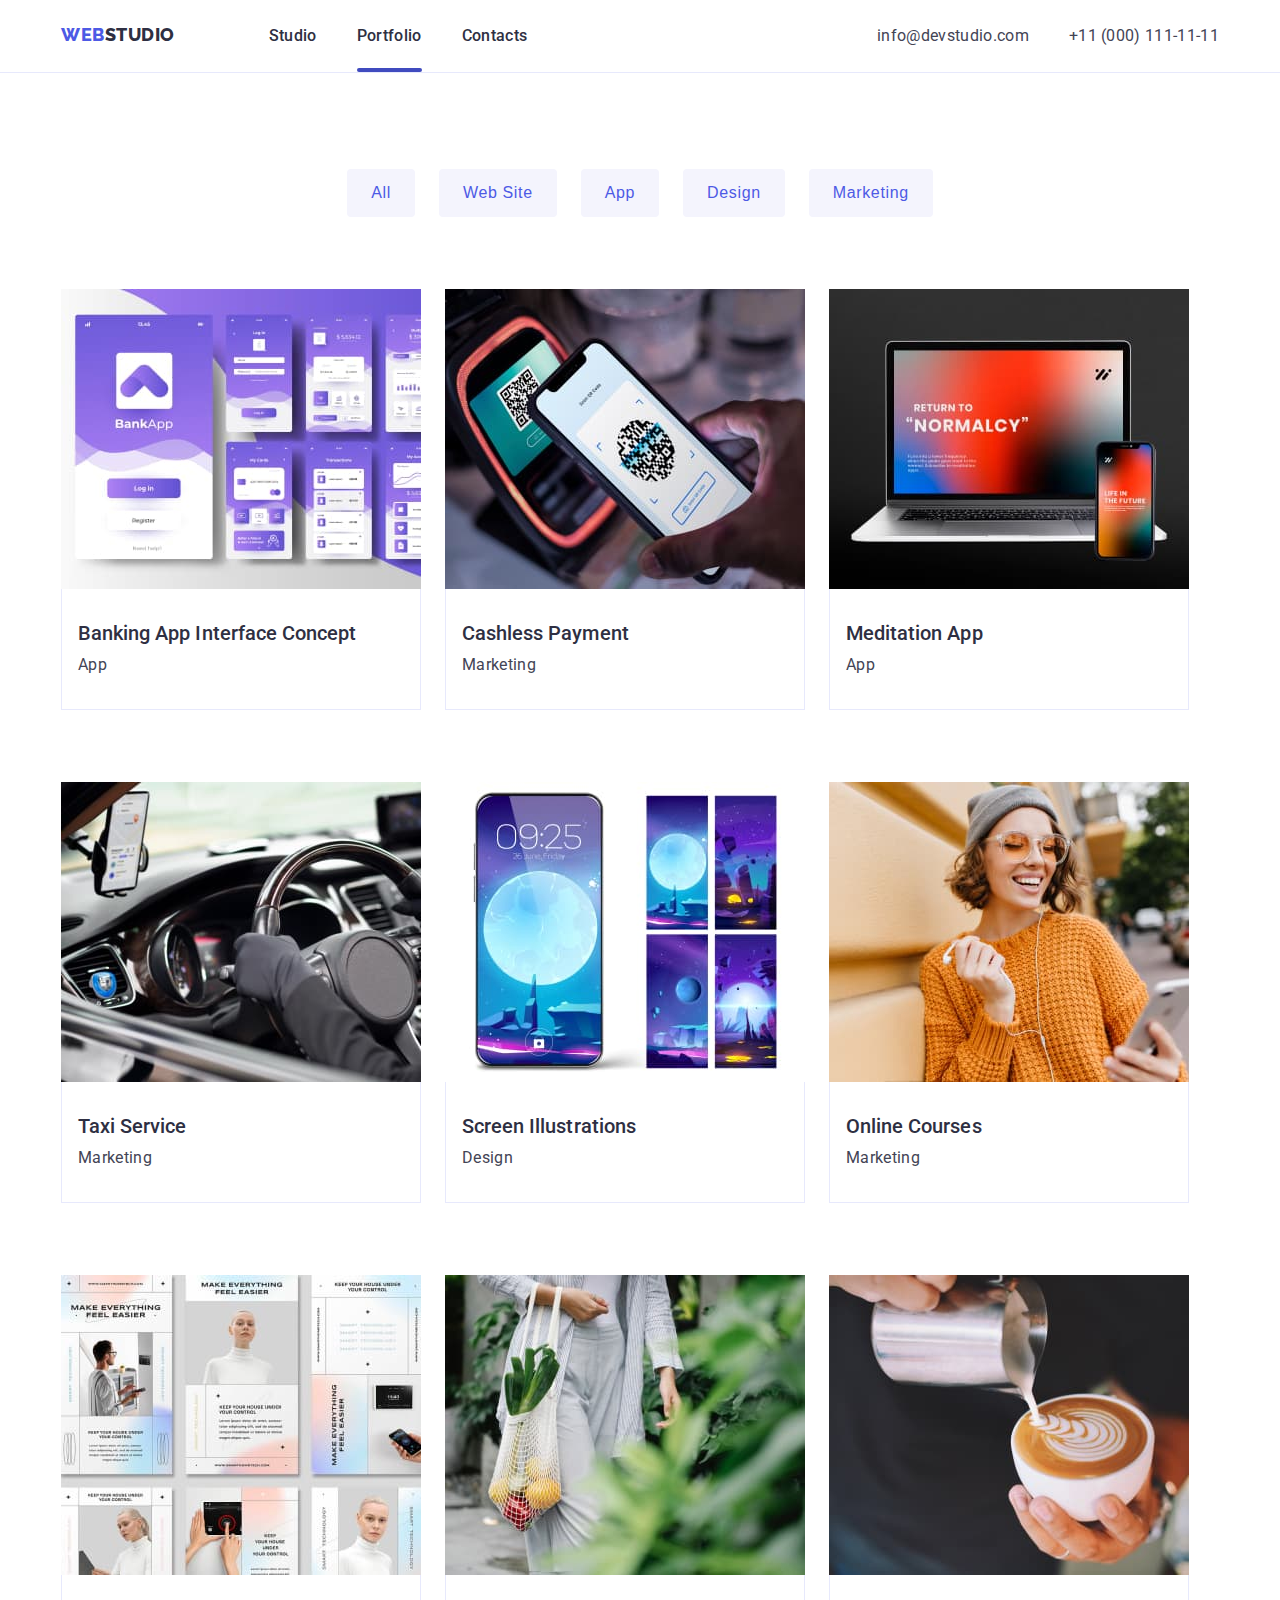
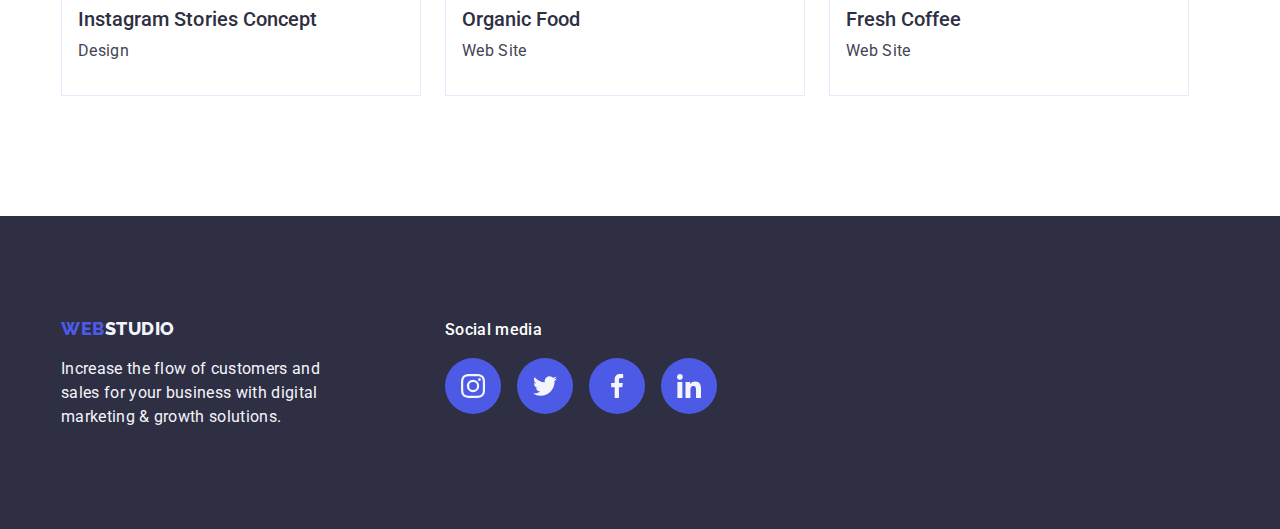
==== portfolio.html @ bbf500c1 "HW5" ====
<!DOCTYPE html>
<html lang="en">
<head>
    <meta charset="UTF-8">
    <meta name="viewport" content="width=device-width, initial-scale=1.0">
    <title>Portfolio</title>

    <link rel="preconnect" href="https://fonts.googleapis.com" />
    <link rel="preconnect" href="https://fonts.gstatic.com" crossorigin />
    <link
        href="https://fonts.googleapis.com/css2?family=Raleway:wght@700&family=Roboto:wght@400;500;700;900&display=swap"
        rel="stylesheet" />
    <link rel="stylesheet" href="https://cdnjs.cloudflare.com/ajax/libs/modern-normalize/2.0.0/modern-normalize.min.css"
        integrity="sha512-4xo8blKMVCiXpTaLzQSLSw3KFOVPWhm/TRtuPVc4WG6kUgjH6J03IBuG7JZPkcWMxJ5huwaBpOpnwYElP/m6wg=="
        crossorigin="anonymous" referrerpolicy="no-referrer" />
    <link rel="stylesheet" href="CSS/styles.css" />
</head>

<body>
    <header>
        <div class="topline container">
            <a class="logo_web" href="index.html"><span>Web</span><span class="logo_studio">Studio</span>
            </a>
            <nav class="menu">
                <ul class="menu-nav list">
                    <li><a href="index.html">Studio</a></li>
                    <li><a class="menu-nav_portfolio" href="portfolio.html">Portfolio</a></li>
                    <li><a href="#">Contacts</a></li>
                </ul>
            </nav>
            <div class="contact">
                <a class="button" href="mailto:info@devstudio.com">info@devstudio.com</a>
                <a class="button call" href="tel:+11(000)1111111">+11 (000) 111-11-11</a>
            </div>
        </div>
    </header>
<main>
    <section class="section">
        <div class="container">
            <ul class="filters list">
                <li><button type="button">All</button></li>
                <li><button type="button">Web Site</button></li>
                <li><button type="button">App</button></li>
                <li><button type="button">Design</button></li>
                <li><button type="button">Marketing</button></li>
            </ul>
        </div>

    <div class="container gallery">
            <ul class="list">
                <li>
                    <figure class="gallery_card" tabindex="0">
                        <div class="overlay-box">
                        <img src="images/portfolio/p-r1-img1.jpg" width="360" height="300" alt="interface of the app">
                        <div class="overlay">
                            <p>14 Stylish and User-Friendly App Design Concepts · Task Manager App · Calorie Tracker App · Exotic Fruit Ecommerce App · Cloud Storage App</p>
                        </div>
                        </div>

                        <figcaption class="gallery_card-content">
                            <h3>Banking App Interface Concept</h3>
                            <p>App</p>
                        </figcaption>
                    </figure>
                </li>
                <li>
                    <figure class="gallery_card" tabindex="0">
                        <div class="overlay-box">
                        <img src="images/portfolio/p-r1-img2.jpg" width="360" height="300" alt="paying-with-your-phone"><div class="overlay">
                            <p>14 Stylish and User-Friendly App Design Concepts · Task Manager App · Calorie Tracker App · Exotic Fruit Ecommerce App · Cloud Storage App</p>
                        </div>
                        </div>

                        <figcaption class="gallery_card-content">
                            <h3>Cashless Payment</h3>
                            <p>Marketing</p>
                        </figcaption>
                    </figure>
                </li>
                <li>
                    <figure class="gallery_card" tabindex="0">
                            <div class="overlay-box">
                                <img src="images/portfolio/p-r1-img3.jpg" width="360" height="300" alt="laptop-and-a-phone">
                                <div class="overlay"><p>14 Stylish and User-Friendly App Design Concepts · Task Manager App · Calorie Tracker App · Exotic Fruit Ecommerce App · Cloud Storage App</p>
                                </div>
                            </div>

                        <figcaption class="gallery_card-content">
                                <h3>Meditation App</h3>
                                <p>App</p>
                        </figcaption>
                    </figure>
                </li>
                <li>
                    <figure class="gallery_card" tabindex="0">
                        <div class="overlay-box">
                            <img src="images/portfolio/p-r2-img1.jpg" width="360" height="300" alt="taxi-driver-using-an-app">
                            <div class="overlay">
                                <p>14 Stylish and User-Friendly App Design Concepts · Task Manager App · Calorie Tracker App · Exotic Fruit Ecommerce App · Cloud Storage App</p>
                            </div>
                        </div>

                        <figcaption class="gallery_card-content">
                            <h3>Taxi Service</h3>
                            <p>Marketing</p>
                        </figcaption>
                    </figure>
                </li>
                <li>
                    <figure class="gallery_card" tabindex="0">
                        <div class="overlay-box">
                            <img src="images/portfolio/p-r2-img2.jpg" width="360" height="300" alt="backgrounds">
                            <div class="overlay">
                                <p>14 Stylish and User-Friendly App Design Concepts · Task Manager App · Calorie Tracker App · Exotic Fruit Ecommerce App · Cloud Storage App</p>
                            </div>
                        </div>

                        <figcaption class="gallery_card-content">
                            <h3>Screen Illustrations</h3>
                            <p>Design</p>
                        </figcaption>
                    </figure>
                </li>
                <li>
                    <figure class="gallery_card" tabindex="0">
                        <div class="overlay-box">
                            <img src="images/portfolio/p-r2-img3.jpg" width="360" height="300" alt="a-girl-studying-from-her-phone">
                            <div class="overlay">
                                <p>14 Stylish and User-Friendly App Design Concepts · Task Manager App · Calorie Tracker App · Exotic Fruit Ecommerce App · Cloud Storage App</p>
                            </div>
                        </div>

                        <figcaption class="gallery_card-content">
                            <h3>Online Courses</h3>
                            <p>Marketing</p>
                        </figcaption>
                    </figure>
                </li>
                <li>
                    <figure class="gallery_card" tabindex="0">
                        <div class="overlay-box">
                            <img src="images/portfolio/p-r3-img1.jpg" width="360" height="300" alt="design-of-versions-of-the-stories">
                            <div class="overlay">
                                <p>14 Stylish and User-Friendly App Design Concepts · Task Manager App · Calorie Tracker App · Exotic Fruit Ecommerce App · Cloud Storage App</p>
                            </div>
                        </div>

                        <figcaption class="gallery_card-content">
                            <h3>Instagram Stories Concept</h3>
                            <p>Design</p>
                        </figcaption>
                    </figure>
                </li>
                <li>
                    <figure class="gallery_card" tabindex="0">
                        <div class="overlay-box">
                            <img src="images/portfolio/p-r3-img2.jpg" width="360" height="300" alt="a-woman-with-organic-purchase">
                            <div class="overlay">
                                <p>14 Stylish and User-Friendly App Design Concepts · Task Manager App · Calorie Tracker App · Exotic Fruit Ecommerce App · Cloud Storage App</p>
                            </div>
                        </div>

                        <figcaption class="gallery_card-content">
                            <h3>Organic Food</h3>
                            <p>Web Site</p>
                        </figcaption>
                    </figure>
                </li>
                <li>
                    <figure class="gallery_card" tabindex="0">
                        <div class="overlay-box">
                            <img src="images/portfolio/p-r3-img3.jpg" width="360" height="300" alt="barista-pouring-cappucino-art">
                            <div class="overlay">
                                <p>14 Stylish and User-Friendly App Design Concepts · Task Manager App · Calorie Tracker App · Exotic Fruit Ecommerce App · Cloud Storage App</p>
                            </div>
                        </div>

                        <figcaption class="gallery_card-content">
                            <h3>Fresh Coffee</h3>
                            <p>Web Site</p>
                        </figcaption>
                    </figure>
                </li>
            </ul>
    </div>
</section>
</main>
    <footer class="footer">
        <div class="container">
            <div class="motto">
                <a class="logo_web" href="index.html"><span>Web</span><span class="logo_studio">Studio</span></a>
                <p class="footer_text">Increase the flow of customers and sales for your business with digital marketing &
                    growth solutions.</p>
            </div>
            <div class="footer_social_div">
                <p>Social media</p>
                <ul class="footer_social list">
                    <li tabindex="0"><div class="footer_icon_div"><svg class="footer_icon_self"><use href="./images/icons.svg#icon-instagram-2" width="24"></use></svg></div></li>
                    <li tabindex="0"><div class="footer_icon_div"><svg class="footer_icon_self"><use href="./images/icons.svg#icon-twitter-1" width="24"></use></svg></div></li>
                    <li tabindex="0"><div class="footer_icon_div"><svg class="footer_icon_self"><use href="./images/icons.svg#icon-facebook-1" width="24"></use></svg></div></li>
                    <li tabindex="0"><div class="footer_icon_div"><svg class="footer_icon_self"><use href="./images/icons.svg#icon-linkedin-1" width="24"></use></svg></div></li>
                </ul>
            </div>
        </div>
    </footer>
<script src="./js/modal.js"></script>
</body>
</html>
---- CSS/styles.css ----
:root {
  --primary-brand: #4d5ae5;
  --pressed-state: #404bbf;
  --dark: #2e2f42;
  --success: #31d0aa;
  --text: #434455;
  --subtle-text: #8e8f99;
  --accent: #e7e9fc;
  --light: #f4f4fd;
  --modal-overlay: #2e2f4266;
  --hero-background: #2e2f42b2;
  --white-background: #ffffff;
  --modal-background: #fcfcfc;
}

/* MARGIN RESEST --------------------------------------------------------- */
*,
*::before,
*::after {
  margin: 0;
  padding: 0;
}

body {
  font-family: "Roboto", sans-serif;
  color: var(--text);
}

header {
  border-bottom: var(--accent) 1px solid;
}

p {
  font-size: 16px;
  line-height: 1.5;
  letter-spacing: 0.02em;
  color: var(--text);
}

h2 {
  font-size: 36px;
  font-weight: 700;
  line-height: 1.1;
  letter-spacing: 0.03em;
  text-align: center;
  color: var(--dark);
}

h3 {
  font-size: 20px;
  font-weight: 500;
  line-height: 1.2;
  letter-spacing: 0.04px;
  color: var(--dark);
}

/* AUXILIARY CLASSES --------------------------------------------------------- */

.container {
  max-width: 1158px;
  margin: 0 auto;
  padding: 0 15px 0 15px;
}

.section {
  padding-top: 120px;
  padding-bottom: 120px;
}

.hero_section {
  padding-top: 188px;
  padding-bottom: 188px;
}

.list {
  list-style: none;
}

.button {
  display: inline-flex;
  text-decoration: none;
  cursor: pointer;
  font-family: "Roboto";
}

.button:hover,
.button:focus {
  color: var(--pressed-state);
  transition-duration: 250ms, 0s;
  transition-timing-function: cubic-bezier(0.4, 0, 0.2, 1);
}

/* MENU --------------------------------------------------------- */

.topline {
  display: flex;
  align-items: baseline;
  justify-content: space-between;
  padding: 24px 0;
  flex-wrap: nowrap;
}

/* TOPLINE --------------------------------------------------------- */

.logo_web,
.logo_studio {
  text-decoration: none;
  color: var(--primary-brand);
  font-family: "Raleway";
  text-transform: uppercase;
  font-weight: 800;
  font-size: 18px;
  line-height: 1.2;
  letter-spacing: 0.03em;
}

.logo_studio {
  color: var(--dark);
  margin-right: 76px;
}

.menu {
  display: flex;
  align-items: center;
}

.menu-nav {
  display: flex;
  gap: 40px;
  margin-right: 332px;
}

.contact {
  display: flex;
  gap: 40px;
  align-items: center;
}

/* NAVBAR --------------------------------------------------------- */

.contact a {
  font-family: inherit;
  line-height: 1.5;
  letter-spacing: 0.02em;
  color: var(--text);
}

.contact a:is(:hover, :focus) {
  color: var(--pressed-state);
  transition-duration: 250ms, 0s;
  transition-timing-function: cubic-bezier(0.4, 0, 0.2, 1);
}

.menu-nav a {
  text-decoration: none;
  cursor: pointer;
  font-family: inherit;
  font-size: 16px;
  font-style: normal;
  color: var(--dark);
  font-weight: 500;
  line-height: 1.5;
  letter-spacing: 0.02em;

  position: relative;
  display: flex;
  gap: 40px;
  align-items: center;
  justify-content: center;
}

.menu-nav a:is(:hover, :focus) {
  color: var(--pressed-state);
  transition-duration: 250ms, 0s;
  transition-timing-function: cubic-bezier(0.4, 0, 0.2, 1);
}

.menu-nav_studio::after {
  content: "";
  display: block;
  width: 100%;
  height: 4px;
  border-radius: 2px;
  top: 44px;

  position: absolute;
  background-color: var(--pressed-state);
}

.menu-nav_portfolio::after {
  content: "";
  display: block;
  width: 100%;
  height: 4px;
  border-radius: 2px;
  top: 44px;

  position: absolute;
  background-color: var(--pressed-state);
}

/* HERO --------------------------------------------------------- */

.hero {
  background-color: var(--dark);
  background-image: linear-gradient(
      rgba(46, 47, 66, 0.7),
      rgba(46, 47, 66, 0.7)
    ),
    url(../images/people-office\ 1.jpg);
  max-width: 1440px;
}

.hero .container {
  display: flex;
  flex-direction: column;
  align-items: center;
  gap: 48px;
}

.hero h1 {
  text-align: center;
  color: var(--white-background);
  font-size: 56px;
  font-style: normal;
  font-weight: 700;
  line-height: 1.07;
  letter-spacing: 1.12px;

  max-width: 496px;
}

.hero_button {
  text-decoration: none;
  cursor: pointer;
  font-family: "Roboto";
  background-color: var(--primary-brand);
  border: none;

  padding: 16px 32px;
  border-radius: 4px;
  box-shadow: 0px 4px 4px 0px rgba(0, 0, 0, 0.15);

  font-weight: 500;
  font-size: 16px;
  line-height: 1.5;
  letter-spacing: 0.04em;
  color: var(--white-background);
}

.hero_button:hover,
.hero_button:focus {
  background-color: var(--pressed-state);
  box-shadow: 0px 4px 4px 0px rgba(0, 0, 0, 0.15);
  transition-duration: 250ms, 0s;
  transition-timing-function: cubic-bezier(0.4, 0, 0.2, 1);
}

/* VIRTUES --------------------------------------------------------- */

.virtues {
  display: flex;
  gap: 24px;
  align-items: flex-start;
}

.virtues_div {
  display: flex;
  flex-direction: column;
  align-items: flex-start;
  justify-content: center;
  gap: 8px;
}

.virtues_icon {
  width: 264px;
  height: 112px;
  flex-shrink: 0;
  border-radius: 4px;
  background-color: var(--light);
  padding: 24px 100px;
}

.virtues p {
  margin-top: 8px;
  line-height: 1.5;
  letter-spacing: 0.02em;
}

/* WHAT ARE WE DOING --------------------------------------------------------- */

.reduced-margin {
  margin-top: -120px;
}

.section2 {
  display: flex;
  flex-direction: column;
  justify-content: center;
  align-items: center;
  gap: 72px;
}

.about {
  display: flex;
  gap: 24px;
}

/* OUR TEAM --------------------------------------------------------- */

.our-team {
  background-color: var(--light);
}

.our-team_figures {
  display: flex;
  gap: 24px;
  margin-top: 72px;
}

.our-team_card {
  display: flex;
  flex-direction: column;
  align-items: center;
  justify-content: space-between;
  background-color: var(--white-background);
  border-radius: 0px 0px 4px 4px;
  box-shadow: 0px 2px 1px 0px rgba(46, 47, 66, 0.08),
    0px 1px 1px 0px rgba(46, 47, 66, 0.16),
    0px 1px 6px 0px rgba(46, 47, 66, 0.08);
  width: 264px;
  height: 428px;
}

.our-team_card-content {
  display: flex;
  flex-direction: column;
  text-align: center;
  align-items: center;
  justify-content: center;
  gap: 8px;
  padding-top: 32px;
  padding-bottom: 32px;
}

.our-team_social {
  display: flex;
  justify-content: space-between;
  align-items: center;
  gap: 24px;
}

.icon_div {
  display: flex;
  justify-content: center;
  align-items: center;
  background: var(--primary-brand);
  width: 40px;
  height: 40px;
  border-radius: 50%;
  padding: 12px;
  fill: var(--light);
}

.icon_div:is(:hover, :focus) {
  background-color: var(--pressed-state);
  cursor: pointer;
  transition-duration: 250ms, 0s;
  transition-timing-function: cubic-bezier(0.4, 0, 0.2, 1);
}

.icon_self {
  width: 16px;
  height: 16px;
}

/* FOOTER --------------------------------------------------------- */

.footer {
  background-color: var(--dark);
}

.footer .container {
  display: flex;
  padding-top: 101.5px;
  padding-bottom: 100px;
  gap: 120px;
  align-items: flex-start;
}

.footer_text {
  color: var(--light);
  width: 264px;
  height: 72px;
  margin-top: 17.5px;
}

.footer .logo_studio {
  color: var(--light);
}

.footer_social_div {
  display: flex;
  flex-direction: column;
  gap: 16px;
}

.footer_social_div p {
  color: var(--white, #fff);
  font-style: normal;
  font-weight: 500;
}

.footer_social {
  display: flex;
  width: 208px;
  height: auto;
  gap: 16px;
}

.footer_icon_div {
  display: flex;
  justify-content: center;
  align-items: center;
  background: var(--primary-brand);
  width: 40px;
  height: 40px;
  border-radius: 50%;
  padding: 8px 8px 8px 8px;
  fill: var(--light);
}

.footer_icon_div:is(:hover, :focus) {
  background-color: var(--success);
  cursor: pointer;
  transition-duration: 250ms, 0s;
  transition-timing-function: cubic-bezier(0.4, 0, 0.2, 1);
}

.footer_icon_self {
  width: 24px;
  height: 24px;
}

/* CUSTOMERS --------------------------------------------------------- */

.customers_div {
  display: flex;
  justify-content: space-between;
  margin-top: 72px;
  flex-wrap: nowrap;
  gap: 24px;
}

.client_div {
  display: flex;
  justify-content: center;
  width: 168px;
  height: 88px;
  border-radius: 4px;
  border: 1px solid var(--lightslate, #8e8f99);
  padding: 16px 32px;
}

.client_icon {
  align-self: center;
  fill: var(--subtle-text);
}

.client_icon:hover,
.client_icon:focus {
  fill: var(--pressed-state);
  transition-duration: 250ms, 0s;
  transition-timing-function: cubic-bezier(0.4, 0, 0.2, 1);
}

.client_div:hover,
.client_div:focus {
  fill: var(--pressed-state);
  border-color: var(--pressed-state);
  transition-duration: 250ms, 0s;
  transition-timing-function: cubic-bezier(0.4, 0, 0.2, 1);
}

/* PORTFOLIO --------------------------------------------------------- */

.filters {
  margin-top: -24px;
  display: flex;
  justify-content: center;
  gap: 24px;
  padding-bottom: 72px;
}

.filters button {
  background-color: var(--light);
  border: 1px;
  border-color: var(--accent);
  border-radius: 4px;

  color: var(--primary-brand);
  font-size: 16px;
  font-weight: 500;
  line-height: 1.5;
  letter-spacing: 0.04em;

  display: flex;
  padding: 12px 24px;
  justify-content: center;
  align-items: center;
}

.filters button:hover,
.filters button:focus {
  background-color: var(--pressed-state);
  box-shadow: 0px 4px 4px 0px rgba(0, 0, 0, 0.15);
  color: var(--white-background);
  transition-duration: 250ms, 0s;
  transition-timing-function: cubic-bezier(0.4, 0, 0.2, 1);
}

.gallery {
  margin-top: -24px;
  margin-bottom: -24px;
}

.gallery .list {
  display: flex;
  flex-direction: row;
  flex-wrap: wrap;
  gap: 24px;
}

.gallery img {
  display: block;
}

.gallery_card {
  margin-bottom: 24px;
  margin-top: 24px;
}

.gallery_card:is(:hover, :focus) {
  box-shadow: 0px 2px 1px 0px rgba(46, 47, 66, 0.08),
    0px 1px 1px 0px rgba(46, 47, 66, 0.16),
    0px 1px 6px 0px rgba(46, 47, 66, 0.08);
  transition-duration: 250ms, 0s;
  transition-timing-function: cubic-bezier(0.4, 0, 0.2, 1);
}

.gallery_card-content {
  display: flex;
  height: 120px;
  padding: 0px 16px;
  flex-direction: column;
  justify-content: center;
  align-items: flex-start;
  gap: 8px;

  border: 1px solid;
  border-color: var(--accent);
  border-top: none;
  background-color: var(--white-background);
}

.overlay-box {
  position: relative;
  margin: 0 auto;
  overflow: hidden;
}

.overlay {
  position: absolute;
  top: 0;
  left: 0;
  width: 100%;
  height: 100%;
  background: rgba(33, 150, 243, 0.9);
  padding-top: 40px;
  padding-bottom: 164px;
  padding-left: 32px;
  padding-right: 32px;

  transform: translatey(100%);
  transition: transform 250ms ease;
}

.overlay p {
  color: var(--light);
  font-weight: 400;
  font-size: 16px;
  line-height: 1.5;
}

.overlay-box:is(:hover, :focus) .overlay {
  transform: translatex(0);
  transition-duration: 250ms;
  transition-timing-function: cubic-bezier(0.4, 0, 0.2, 1);
}

/* MODAL  CLOSE BUTTON ---------------------------------------------- */

.close-black-18dp {
  width: 8px;
  height: 8px;
}

.close-black-18dp:is(:hover, :focus) {
  width: 8px;
  height: 8px;
}

.modal_close_button {
  display: flex;
  align-items: center;
  justify-content: center;
  border-radius: 50%;
  border-width: 1px;
  border-color: rgba(0, 0, 0, 0.1);
  background-color: var(--accent);
  width: 24px;
  height: 24px;
}

.modal_close_button:is(:hover, :focus) {
  background-color: var(--pressed-state);
  fill: var(--white-background);
  cursor: pointer;
  transition-duration: 250ms, 0s;
  transition-timing-function: cubic-bezier(0.4, 0, 0.2, 1);
}

/* MODAL ---------------------------------------------------------- */

.backdrop {
  position: fixed;
  top: 0;
  left: 0;
  right: 0;
  bottom: 0;
  background-color: rgba(0, 0, 0, 0.2);
  transition: visibility 2s linear, opacity 250ms cubic-bezier(0.4, 0, 0.2, 1);
}

.modal {
  position: absolute;
  top: 50%;
  left: 50%;
  transform: translate(-50%, -50%) scale(1);
  width: 408px;
  height: 584px;
  background: var(--white-background);
  padding: 24px;
  box-shadow: 0px 1px 3px rgba(0, 0, 0, 0.12), 0px 1px 1px rgba(0, 0, 0, 0.14),
    0px 2px 1px rgba(0, 0, 0, 0.2);
  border-radius: 4px;

  display: flex;
  align-items: flex-start;
  justify-content: right;
}

.is-hidden .modal {
  transform: translate(-50%, -50%) scale(0);
}

.is-hidden {
  pointer-events: none;
  visibility: hidden;
  opacity: 0;
  transition-property: visibility, opacity;
}
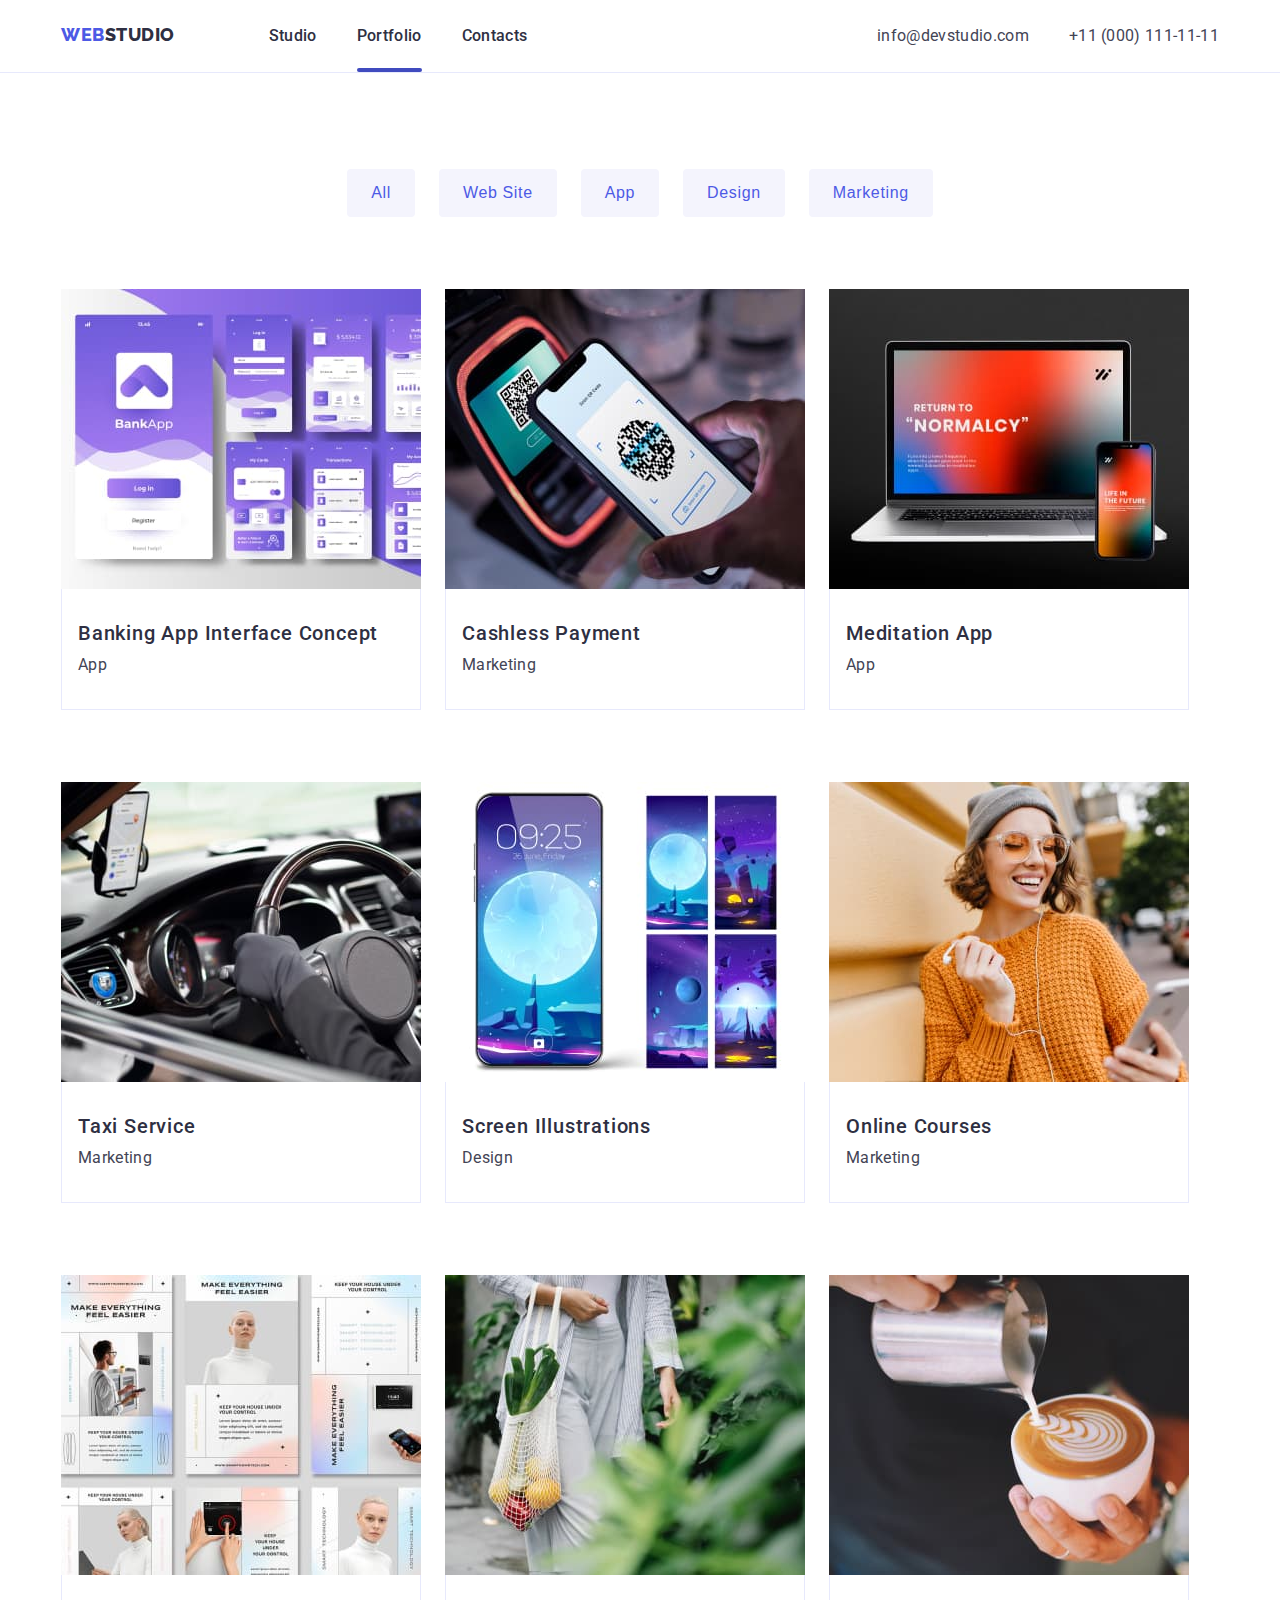
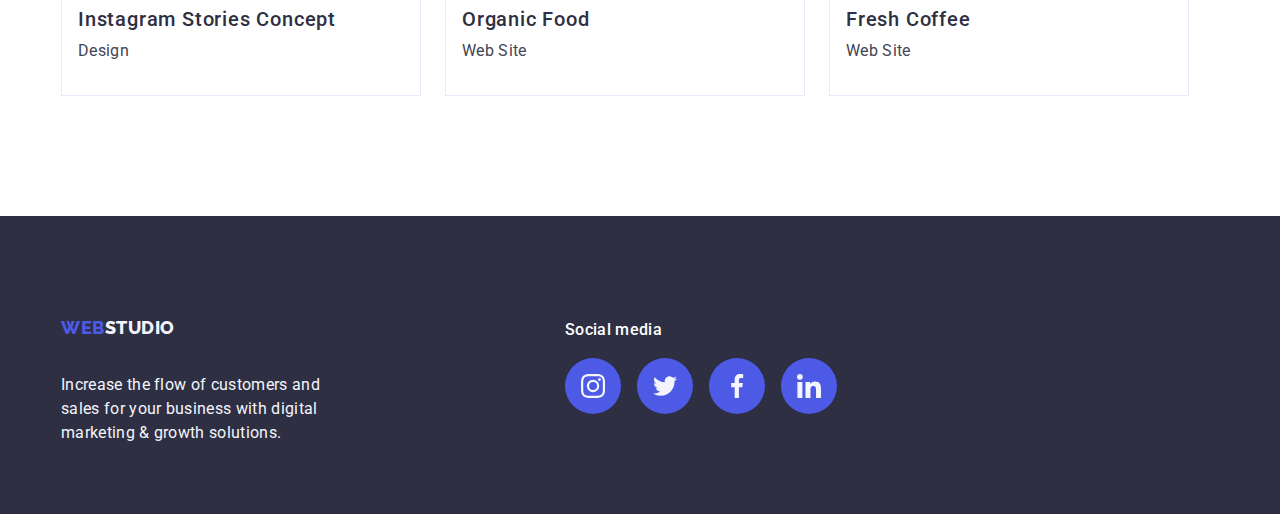
==== commit 5e0f92e9: "details" ====
--- a/portfolio.html
+++ b/portfolio.html
@@ -184,25 +184,42 @@
             </ul>
     </div>
 </section>
+
 </main>
-    <footer class="footer">
-        <div class="container">
-            <div class="motto">
-                <a class="logo_web" href="index.html"><span>Web</span><span class="logo_studio">Studio</span></a>
-                <p class="footer_text">Increase the flow of customers and sales for your business with digital marketing &
-                    growth solutions.</p>
-            </div>
-            <div class="footer_social_div">
-                <p>Social media</p>
-                <ul class="footer_social list">
-                    <li tabindex="0"><div class="footer_icon_div"><svg class="footer_icon_self"><use href="./images/icons.svg#icon-instagram-2" width="24"></use></svg></div></li>
-                    <li tabindex="0"><div class="footer_icon_div"><svg class="footer_icon_self"><use href="./images/icons.svg#icon-twitter-1" width="24"></use></svg></div></li>
-                    <li tabindex="0"><div class="footer_icon_div"><svg class="footer_icon_self"><use href="./images/icons.svg#icon-facebook-1" width="24"></use></svg></div></li>
-                    <li tabindex="0"><div class="footer_icon_div"><svg class="footer_icon_self"><use href="./images/icons.svg#icon-linkedin-1" width="24"></use></svg></div></li>
-                </ul>
-            </div>
-        </div>
-    </footer>
+<footer class="footer">
+    <div class="container">
+        <div class="footer_motto_div">
+            <a class="logo_web" href="index.html"><span>Web</span><span class="logo_studio">Studio</span></a>
+            <p class="footer_text">Increase the flow of customers and sales for your business with digital marketing &
+                growth solutions.</p>
+        </div>
+        <div class="footer_social_div">
+            <p>Social media</p>
+            <ul class="footer_social list">
+                <li tabindex="0">
+                    <div class="footer_icon_div"><svg class="footer_icon_self">
+                            <use href="./images/icons.svg#icon-instagram-2" width="24"></use>
+                        </svg></div>
+                </li>
+                <li tabindex="0">
+                    <div class="footer_icon_div"><svg class="footer_icon_self">
+                            <use href="./images/icons.svg#icon-twitter-1" width="24"></use>
+                        </svg></div>
+                </li>
+                <li tabindex="0">
+                    <div class="footer_icon_div"><svg class="footer_icon_self">
+                            <use href="./images/icons.svg#icon-facebook-1" width="24"></use>
+                        </svg></div>
+                </li>
+                <li tabindex="0">
+                    <div class="footer_icon_div"><svg class="footer_icon_self">
+                            <use href="./images/icons.svg#icon-linkedin-1" width="24"></use>
+                        </svg></div>
+                </li>
+            </ul>
+        </div>
+    </div>
+</footer>
 <script src="./js/modal.js"></script>
 </body>
 </html>--- a/CSS/styles.css
+++ b/CSS/styles.css
@@ -50,7 +50,7 @@
   font-size: 20px;
   font-weight: 500;
   line-height: 1.2;
-  letter-spacing: 0.04px;
+  letter-spacing: 0.04em;
   color: var(--dark);
 }
 
@@ -67,11 +67,6 @@
   padding-bottom: 120px;
 }
 
-.hero_section {
-  padding-top: 188px;
-  padding-bottom: 188px;
-}
-
 .list {
   list-style: none;
 }
@@ -83,8 +78,7 @@
   font-family: "Roboto";
 }
 
-.button:hover,
-.button:focus {
+.button:is(:hover, :focus) {
   color: var(--pressed-state);
   transition-duration: 250ms, 0s;
   transition-timing-function: cubic-bezier(0.4, 0, 0.2, 1);
@@ -108,9 +102,10 @@
   color: var(--primary-brand);
   font-family: "Raleway";
   text-transform: uppercase;
+  font-style: normal;
   font-weight: 800;
   font-size: 18px;
-  line-height: 1.2;
+  line-height: 1.16;
   letter-spacing: 0.03em;
 }
 
@@ -207,7 +202,7 @@
       rgba(46, 47, 66, 0.7),
       rgba(46, 47, 66, 0.7)
     ),
-    url(../images/people-office\ 1.jpg);
+    url(../images/people-office.jpg);
   max-width: 1440px;
 }
 
@@ -215,6 +210,7 @@
   display: flex;
   flex-direction: column;
   align-items: center;
+  justify-content: center;
   gap: 48px;
 }
 
@@ -225,9 +221,10 @@
   font-style: normal;
   font-weight: 700;
   line-height: 1.07;
-  letter-spacing: 1.12px;
-
+  letter-spacing: 0.02em;
   max-width: 496px;
+
+  margin-top: 68px;
 }
 
 .hero_button {
@@ -246,10 +243,11 @@
   line-height: 1.5;
   letter-spacing: 0.04em;
   color: var(--white-background);
-}
-
-.hero_button:hover,
-.hero_button:focus {
+
+  margin-bottom: 68px;
+}
+
+.hero_button:is(:hover, :focus) {
   background-color: var(--pressed-state);
   box-shadow: 0px 4px 4px 0px rgba(0, 0, 0, 0.15);
   transition-duration: 250ms, 0s;
@@ -330,6 +328,7 @@
     0px 1px 6px 0px rgba(46, 47, 66, 0.08);
   width: 264px;
   height: 428px;
+  cursor: pointer;
 }
 
 .our-team_card-content {
@@ -388,6 +387,15 @@
   align-items: flex-start;
 }
 
+.footer_motto_div {
+  display: flex;
+  flex-direction: column;
+  gap: 17.5px;
+  width: 264px;
+  height: 72px;
+  margin-right: 120px;
+}
+
 .footer_text {
   color: var(--light);
   width: 264px;
@@ -455,31 +463,22 @@
 .client_div {
   display: flex;
   justify-content: center;
-  width: 168px;
-  height: 88px;
-  border-radius: 4px;
-  border: 1px solid var(--lightslate, #8e8f99);
-  padding: 16px 32px;
 }
 
 .client_icon {
   align-self: center;
   fill: var(--subtle-text);
-}
-
-.client_icon:hover,
-.client_icon:focus {
-  fill: var(--pressed-state);
-  transition-duration: 250ms, 0s;
-  transition-timing-function: cubic-bezier(0.4, 0, 0.2, 1);
-}
-
-.client_div:hover,
-.client_div:focus {
+  width: 168px;
+  height: 88px;
+  padding: 16px 32px;
+  border-radius: 4px;
+  border: 1px solid var(--lightslate, #8e8f99);
+}
+
+.client_icon:is(:hover, :focus) {
   fill: var(--pressed-state);
   border-color: var(--pressed-state);
-  transition-duration: 250ms, 0s;
-  transition-timing-function: cubic-bezier(0.4, 0, 0.2, 1);
+  cursor: pointer;
 }
 
 /* PORTFOLIO --------------------------------------------------------- */
@@ -510,11 +509,11 @@
   align-items: center;
 }
 
-.filters button:hover,
-.filters button:focus {
+.filters button:is(:hover, :focus) {
   background-color: var(--pressed-state);
   box-shadow: 0px 4px 4px 0px rgba(0, 0, 0, 0.15);
   color: var(--white-background);
+  cursor: pointer;
   transition-duration: 250ms, 0s;
   transition-timing-function: cubic-bezier(0.4, 0, 0.2, 1);
 }
@@ -546,6 +545,7 @@
     0px 1px 6px 0px rgba(46, 47, 66, 0.08);
   transition-duration: 250ms, 0s;
   transition-timing-function: cubic-bezier(0.4, 0, 0.2, 1);
+  cursor: pointer;
 }
 
 .gallery_card-content {
